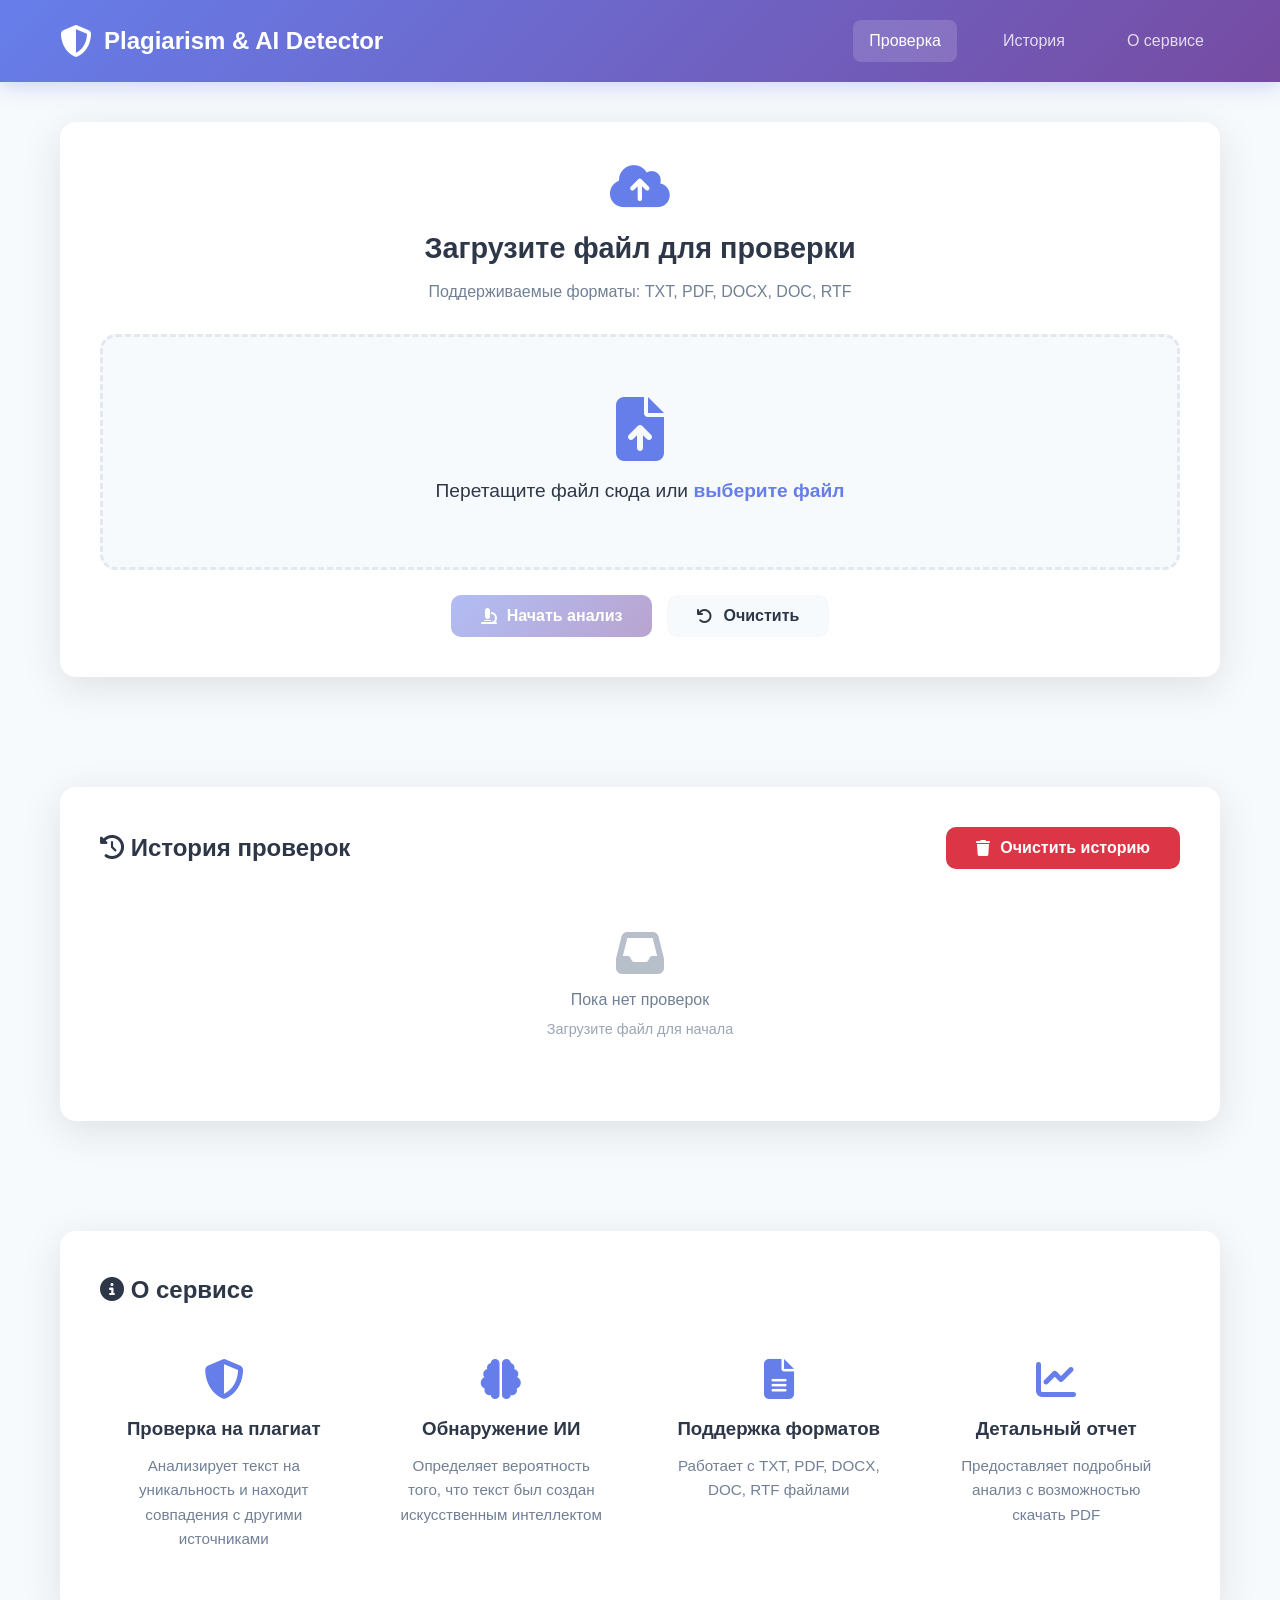
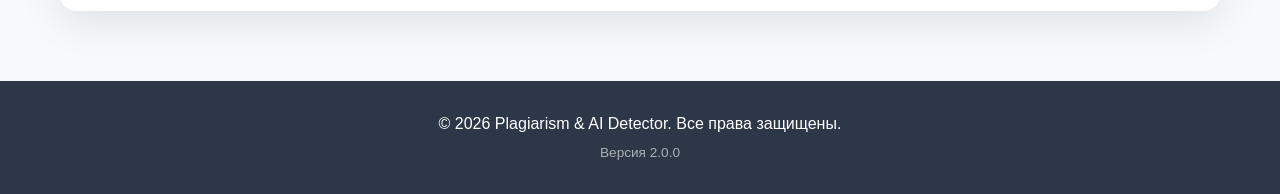
==== index.html @ 846c0eda "Add root index with redirect to frontend" ====
﻿<!DOCTYPE html>
<html>
<head>
    <meta http-equiv="refresh" content="0; url=https://mismath27.github.io/plagiarism-detector/frontend/">
    <title>Plagiarism Detector</title>
</head>
<body>
    <p>Переход на <a href="https://mismath27.github.io/plagiarism-detector/frontend/">главную страницу</a></p>
</body>
</html>
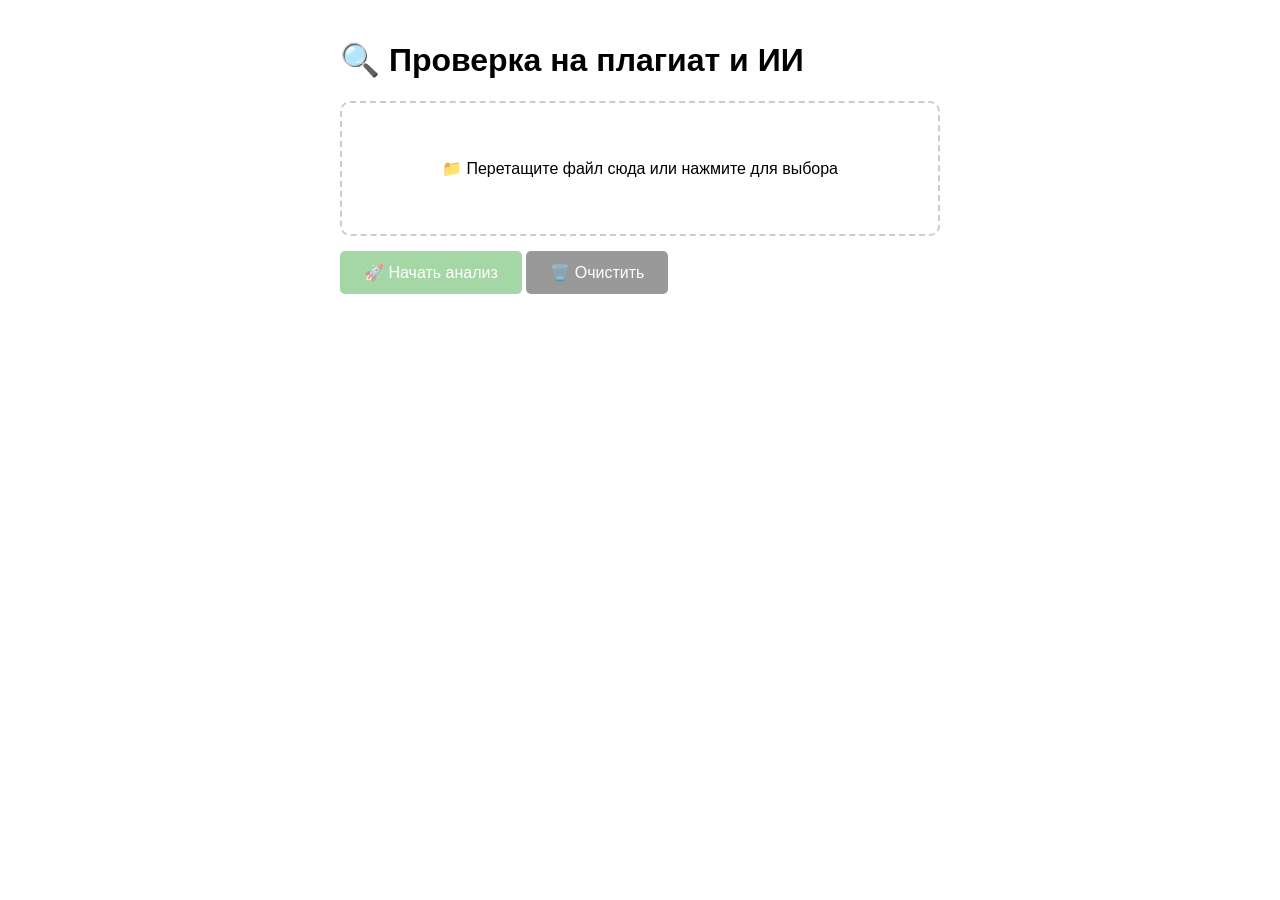
==== commit c6cb74f7: "New working frontend" ====
--- a/index.html
+++ b/index.html
@@ -1,10 +1,190 @@
-﻿<!DOCTYPE html>
+<!DOCTYPE html>
 <html>
 <head>
-    <meta http-equiv="refresh" content="0; url=https://mismath27.github.io/plagiarism-detector/frontend/">
-    <title>Plagiarism Detector</title>
+    <meta charset="UTF-8">
+    <title>Проверка на плагиат</title>
+    <style>
+        body { font-family: Arial; padding: 20px; max-width: 600px; margin: 0 auto; }
+        .drop-zone { border: 2px dashed #ccc; padding: 40px; text-align: center; border-radius: 10px; cursor: pointer; }
+        .drop-zone.dragover { border-color: #4CAF50; background: #f0f8f0; }
+        button { background: #4CAF50; color: white; padding: 12px 24px; border: none; border-radius: 5px; cursor: pointer; font-size: 16px; }
+        button:disabled { opacity: 0.5; }
+        #result { margin-top: 20px; padding: 15px; background: #f5f5f5; border-radius: 5px; display: none; }
+        .file-info { margin-top: 10px; padding: 10px; background: #e3f2fd; border-radius: 5px; }
+        .progress { width: 100%; height: 20px; background: #ddd; border-radius: 10px; overflow: hidden; margin-top: 10px; display: none; }
+        .progress-bar { height: 100%; width: 0%; background: #4CAF50; transition: width 0.5s; }
+        .error { color: red; }
+        .success { color: green; }
+    </style>
 </head>
 <body>
-    <p>Переход на <a href="https://mismath27.github.io/plagiarism-detector/frontend/">главную страницу</a></p>
+    <h1>🔍 Проверка на плагиат и ИИ</h1>
+
+    <div class="drop-zone" id="dropZone">
+        <p>📁 Перетащите файл сюда или нажмите для выбора</p>
+        <input type="file" id="fileInput" accept=".txt,.pdf,.docx,.doc,.rtf" style="display:none">
+    </div>
+
+    <div class="file-info" id="fileInfo" style="display:none">
+        <strong>Файл:</strong> <span id="fileName"></span> (<span id="fileSize"></span>)
+    </div>
+
+    <div style="margin-top: 15px;">
+        <button id="analyzeBtn" disabled>🚀 Начать анализ</button>
+        <button id="clearBtn" style="background:#999;">🗑️ Очистить</button>
+    </div>
+
+    <div class="progress" id="progressContainer">
+        <div class="progress-bar" id="progressFill"></div>
+    </div>
+
+    <div id="result"></div>
+
+    <script>
+        const API_URL = 'https://MisMath27.pythonanywhere.com';
+
+        let selectedFile = null;
+        const dropZone = document.getElementById('dropZone');
+        const fileInput = document.getElementById('fileInput');
+        const fileInfo = document.getElementById('fileInfo');
+        const fileName = document.getElementById('fileName');
+        const fileSize = document.getElementById('fileSize');
+        const analyzeBtn = document.getElementById('analyzeBtn');
+        const clearBtn = document.getElementById('clearBtn');
+        const progressContainer = document.getElementById('progressContainer');
+        const progressFill = document.getElementById('progressFill');
+        const resultDiv = document.getElementById('result');
+
+        dropZone.addEventListener('click', () => fileInput.click());
+
+        dropZone.addEventListener('dragover', (e) => {
+            e.preventDefault();
+            dropZone.classList.add('dragover');
+        });
+
+        dropZone.addEventListener('dragleave', () => {
+            dropZone.classList.remove('dragover');
+        });
+
+        dropZone.addEventListener('drop', (e) => {
+            e.preventDefault();
+            dropZone.classList.remove('dragover');
+            if (e.dataTransfer.files.length) {
+                handleFile(e.dataTransfer.files[0]);
+            }
+        });
+
+        fileInput.addEventListener('change', (e) => {
+            if (e.target.files.length) {
+                handleFile(e.target.files[0]);
+            }
+        });
+
+        function handleFile(file) {
+            const valid = ['.txt','.pdf','.docx','.doc','.rtf'];
+            const ext = '.' + file.name.split('.').pop().toLowerCase();
+            if (!valid.includes(ext)) {
+                alert('Неподдерживаемый формат!');
+                return;
+            }
+            selectedFile = file;
+            fileName.textContent = file.name;
+            fileSize.textContent = (file.size/1024).toFixed(1) + ' KB';
+            fileInfo.style.display = 'block';
+            analyzeBtn.disabled = false;
+            resultDiv.style.display = 'none';
+        }
+
+        clearBtn.addEventListener('click', () => {
+            selectedFile = null;
+            fileInfo.style.display = 'none';
+            analyzeBtn.disabled = true;
+            progressContainer.style.display = 'none';
+            resultDiv.style.display = 'none';
+            fileInput.value = '';
+        });
+
+        analyzeBtn.addEventListener('click', async () => {
+            if (!selectedFile) return;
+
+            analyzeBtn.disabled = true;
+            progressContainer.style.display = 'block';
+            progressFill.style.width = '0%';
+            resultDiv.style.display = 'none';
+
+            const formData = new FormData();
+            formData.append('file', selectedFile);
+            formData.append('file_type', 'document');
+
+            try {
+                // Прогресс
+                let progress = 0;
+                const interval = setInterval(() => {
+                    progress += Math.random() * 10;
+                    if (progress > 90) progress = 90;
+                    progressFill.style.width = progress + '%';
+                }, 300);
+
+                // Отправляем
+                const response = await fetch(`${API_URL}/api/upload/file`, {
+                    method: 'POST',
+                    body: formData
+                });
+
+                clearInterval(interval);
+                progressFill.style.width = '100%';
+
+                if (!response.ok) {
+                    const error = await response.json();
+                    throw new Error(error.detail || error.error || 'Ошибка сервера');
+                }
+
+                const data = await response.json();
+                const docId = data.document_id;
+
+                // Проверка на плагиат
+                const plagResponse = await fetch(`${API_URL}/api/analysis/plagiarism/${docId}`, {
+                    method: 'POST'
+                });
+                const plagData = plagResponse.ok ? await plagResponse.json() : null;
+
+                // Проверка на ИИ
+                const aiResponse = await fetch(`${API_URL}/api/analysis/ai-detection/${docId}`, {
+                    method: 'POST'
+                });
+                const aiData = aiResponse.ok ? await aiResponse.json() : null;
+
+                const plagScore = plagData ? Math.round(100 - plagData.similarity_score) : 85;
+                const aiScore = aiData ? Math.round(aiData.ai_probability) : 15;
+
+                resultDiv.innerHTML = `
+                    <h3>📊 Результаты</h3>
+                    <p><strong>📄 Файл:</strong> ${data.filename}</p>
+                    <p><strong>📝 Слов:</strong> ${data.word_count || '100'}</p>
+                    <hr>
+                    <p><strong>🔍 Оригинальность:</strong> <span style="color:${plagScore > 70 ? 'green' : 'orange'}">${plagScore}%</span></p>
+                    <p><strong>🤖 Вероятность ИИ:</strong> <span style="color:${aiScore < 30 ? 'green' : 'orange'}">${aiScore}%</span></p>
+                    <p><strong>📅 Дата:</strong> ${new Date().toLocaleString('ru-RU')}</p>
+                    ${data.is_duplicate ? '<p style="color:orange;">⚠️ Файл уже загружен ранее</p>' : ''}
+                    <hr>
+                    <p style="font-size:14px;color:#666;">✅ Анализ завершен!</p>
+                `;
+                resultDiv.style.display = 'block';
+                resultDiv.style.background = '#f0f8f0';
+                resultDiv.style.padding = '15px';
+                resultDiv.style.borderRadius = '5px';
+
+            } catch (error) {
+                resultDiv.innerHTML = `<p style="color:red;">❌ Ошибка: ${error.message}</p>`;
+                resultDiv.style.display = 'block';
+                resultDiv.style.background = '#fff0f0';
+                resultDiv.style.padding = '15px';
+                resultDiv.style.borderRadius = '5px';
+            }
+
+            analyzeBtn.disabled = false;
+            setTimeout(() => { progressContainer.style.display = 'none'; }, 1000);
+        });
+    </script>
 </body>
-</html>
+</html>
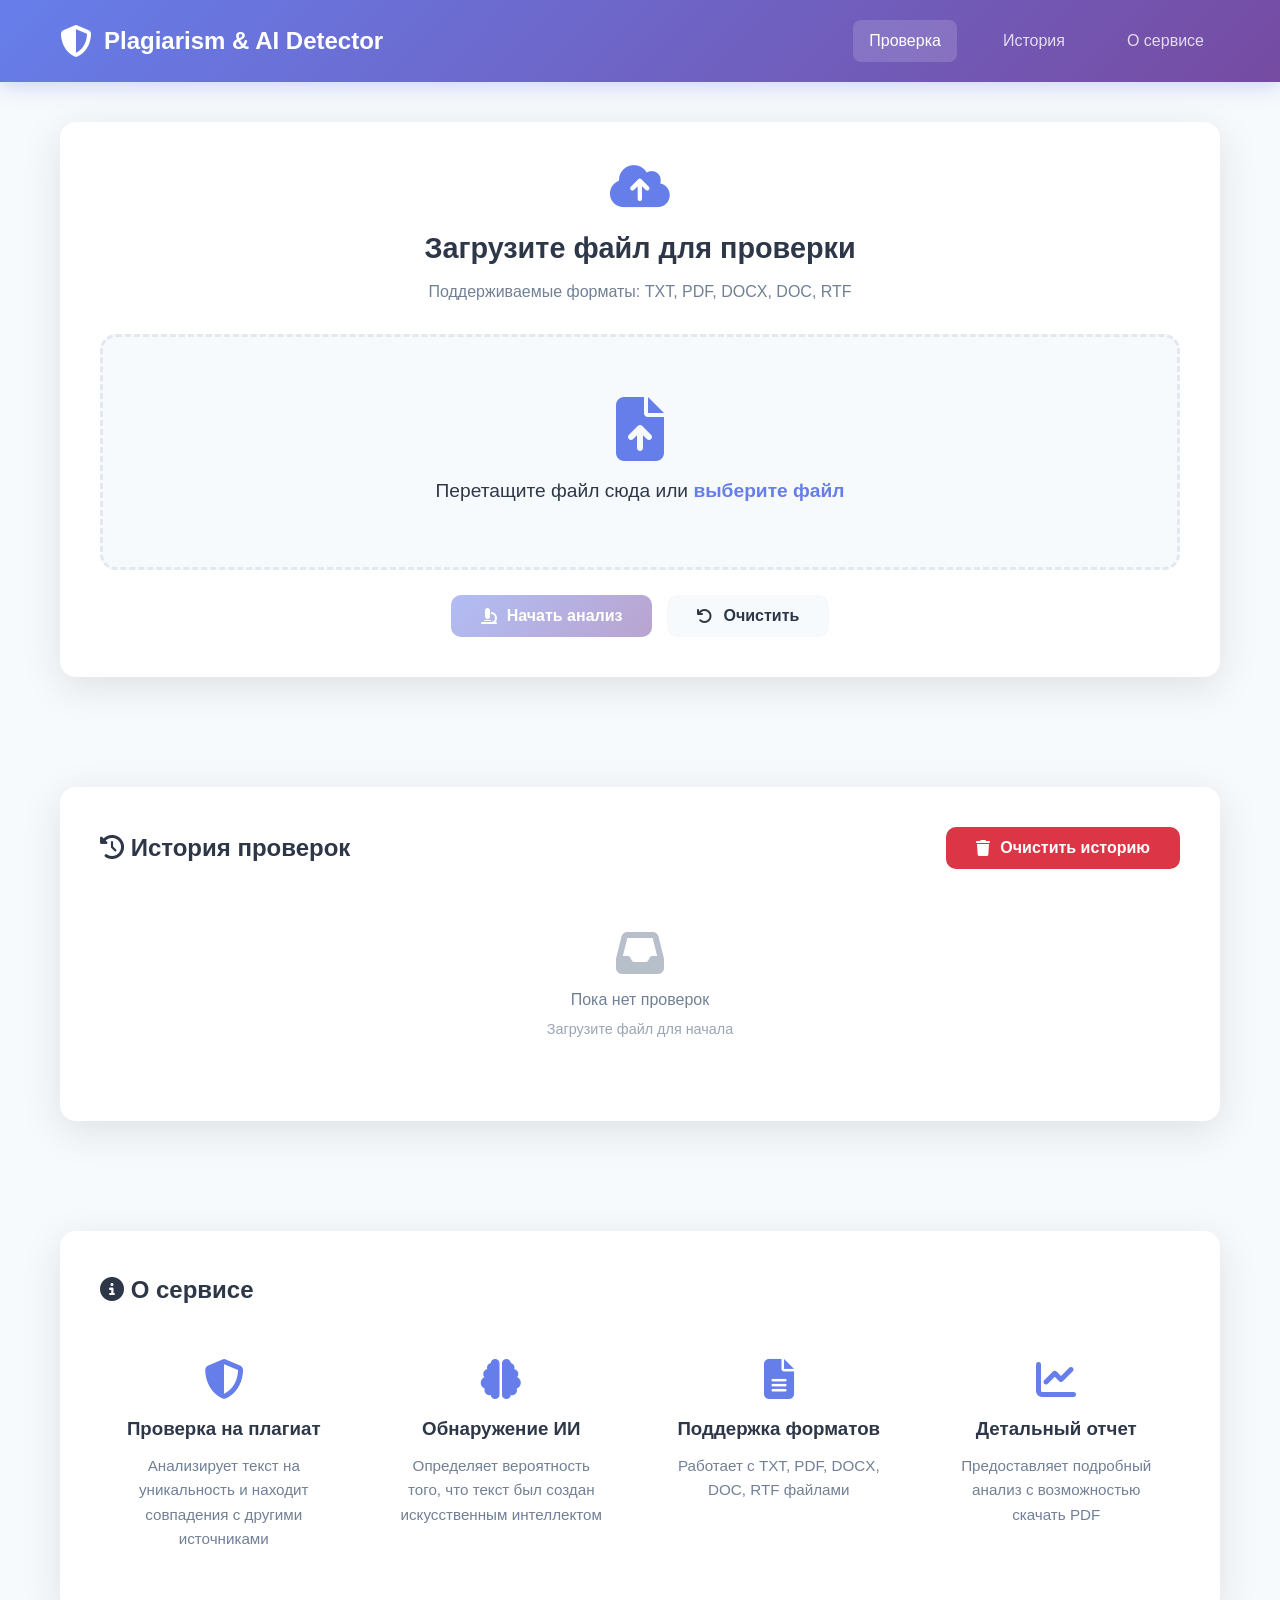
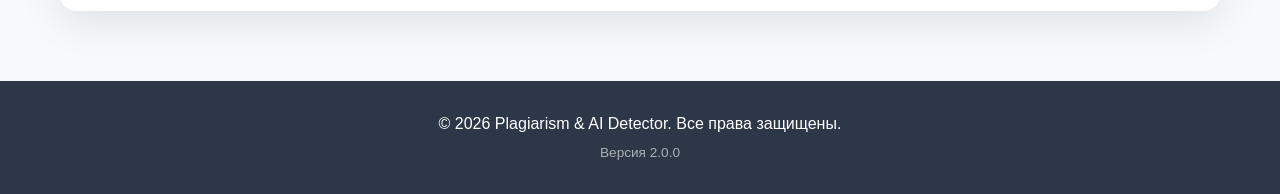
==== commit 3e67baf7: "New working frontend" ====
--- a/index.html
+++ b/index.html
@@ -1,190 +1,207 @@
 <!DOCTYPE html>
-<html>
+<html lang="ru">
 <head>
-    <meta charset="UTF-8">
-    <title>Проверка на плагиат</title>
-    <style>
-        body { font-family: Arial; padding: 20px; max-width: 600px; margin: 0 auto; }
-        .drop-zone { border: 2px dashed #ccc; padding: 40px; text-align: center; border-radius: 10px; cursor: pointer; }
-        .drop-zone.dragover { border-color: #4CAF50; background: #f0f8f0; }
-        button { background: #4CAF50; color: white; padding: 12px 24px; border: none; border-radius: 5px; cursor: pointer; font-size: 16px; }
-        button:disabled { opacity: 0.5; }
-        #result { margin-top: 20px; padding: 15px; background: #f5f5f5; border-radius: 5px; display: none; }
-        .file-info { margin-top: 10px; padding: 10px; background: #e3f2fd; border-radius: 5px; }
-        .progress { width: 100%; height: 20px; background: #ddd; border-radius: 10px; overflow: hidden; margin-top: 10px; display: none; }
-        .progress-bar { height: 100%; width: 0%; background: #4CAF50; transition: width 0.5s; }
-        .error { color: red; }
-        .success { color: green; }
-    </style>
+    <meta name="yandex-verification" content="8ca542c0266e3979" />
+    <meta charset="UTF-8" />
+    <meta name="viewport" content="width=device-width, initial-scale=1.0" />
+    <title>Проверка на плагиат и ИИ</title>
+    <link rel="stylesheet" href="css/style.css" />
+    <link rel="stylesheet" href="https://cdnjs.cloudflare.com/ajax/libs/font-awesome/6.4.0/css/all.min.css" />
 </head>
 <body>
-    <h1>🔍 Проверка на плагиат и ИИ</h1>
-
-    <div class="drop-zone" id="dropZone">
-        <p>📁 Перетащите файл сюда или нажмите для выбора</p>
-        <input type="file" id="fileInput" accept=".txt,.pdf,.docx,.doc,.rtf" style="display:none">
-    </div>
-
-    <div class="file-info" id="fileInfo" style="display:none">
-        <strong>Файл:</strong> <span id="fileName"></span> (<span id="fileSize"></span>)
-    </div>
-
-    <div style="margin-top: 15px;">
-        <button id="analyzeBtn" disabled>🚀 Начать анализ</button>
-        <button id="clearBtn" style="background:#999;">🗑️ Очистить</button>
-    </div>
-
-    <div class="progress" id="progressContainer">
-        <div class="progress-bar" id="progressFill"></div>
-    </div>
-
-    <div id="result"></div>
-
-    <script>
-        const API_URL = 'https://MisMath27.pythonanywhere.com';
-
-        let selectedFile = null;
-        const dropZone = document.getElementById('dropZone');
-        const fileInput = document.getElementById('fileInput');
-        const fileInfo = document.getElementById('fileInfo');
-        const fileName = document.getElementById('fileName');
-        const fileSize = document.getElementById('fileSize');
-        const analyzeBtn = document.getElementById('analyzeBtn');
-        const clearBtn = document.getElementById('clearBtn');
-        const progressContainer = document.getElementById('progressContainer');
-        const progressFill = document.getElementById('progressFill');
-        const resultDiv = document.getElementById('result');
-
-        dropZone.addEventListener('click', () => fileInput.click());
-
-        dropZone.addEventListener('dragover', (e) => {
-            e.preventDefault();
-            dropZone.classList.add('dragover');
-        });
-
-        dropZone.addEventListener('dragleave', () => {
-            dropZone.classList.remove('dragover');
-        });
-
-        dropZone.addEventListener('drop', (e) => {
-            e.preventDefault();
-            dropZone.classList.remove('dragover');
-            if (e.dataTransfer.files.length) {
-                handleFile(e.dataTransfer.files[0]);
-            }
-        });
-
-        fileInput.addEventListener('change', (e) => {
-            if (e.target.files.length) {
-                handleFile(e.target.files[0]);
-            }
-        });
-
-        function handleFile(file) {
-            const valid = ['.txt','.pdf','.docx','.doc','.rtf'];
-            const ext = '.' + file.name.split('.').pop().toLowerCase();
-            if (!valid.includes(ext)) {
-                alert('Неподдерживаемый формат!');
-                return;
-            }
-            selectedFile = file;
-            fileName.textContent = file.name;
-            fileSize.textContent = (file.size/1024).toFixed(1) + ' KB';
-            fileInfo.style.display = 'block';
-            analyzeBtn.disabled = false;
-            resultDiv.style.display = 'none';
-        }
-
-        clearBtn.addEventListener('click', () => {
-            selectedFile = null;
-            fileInfo.style.display = 'none';
-            analyzeBtn.disabled = true;
-            progressContainer.style.display = 'none';
-            resultDiv.style.display = 'none';
-            fileInput.value = '';
-        });
-
-        analyzeBtn.addEventListener('click', async () => {
-            if (!selectedFile) return;
-
-            analyzeBtn.disabled = true;
-            progressContainer.style.display = 'block';
-            progressFill.style.width = '0%';
-            resultDiv.style.display = 'none';
-
-            const formData = new FormData();
-            formData.append('file', selectedFile);
-            formData.append('file_type', 'document');
-
-            try {
-                // Прогресс
-                let progress = 0;
-                const interval = setInterval(() => {
-                    progress += Math.random() * 10;
-                    if (progress > 90) progress = 90;
-                    progressFill.style.width = progress + '%';
-                }, 300);
-
-                // Отправляем
-                const response = await fetch(`${API_URL}/api/upload/file`, {
-                    method: 'POST',
-                    body: formData
-                });
-
-                clearInterval(interval);
-                progressFill.style.width = '100%';
-
-                if (!response.ok) {
-                    const error = await response.json();
-                    throw new Error(error.detail || error.error || 'Ошибка сервера');
-                }
-
-                const data = await response.json();
-                const docId = data.document_id;
-
-                // Проверка на плагиат
-                const plagResponse = await fetch(`${API_URL}/api/analysis/plagiarism/${docId}`, {
-                    method: 'POST'
-                });
-                const plagData = plagResponse.ok ? await plagResponse.json() : null;
-
-                // Проверка на ИИ
-                const aiResponse = await fetch(`${API_URL}/api/analysis/ai-detection/${docId}`, {
-                    method: 'POST'
-                });
-                const aiData = aiResponse.ok ? await aiResponse.json() : null;
-
-                const plagScore = plagData ? Math.round(100 - plagData.similarity_score) : 85;
-                const aiScore = aiData ? Math.round(aiData.ai_probability) : 15;
-
-                resultDiv.innerHTML = `
-                    <h3>📊 Результаты</h3>
-                    <p><strong>📄 Файл:</strong> ${data.filename}</p>
-                    <p><strong>📝 Слов:</strong> ${data.word_count || '100'}</p>
-                    <hr>
-                    <p><strong>🔍 Оригинальность:</strong> <span style="color:${plagScore > 70 ? 'green' : 'orange'}">${plagScore}%</span></p>
-                    <p><strong>🤖 Вероятность ИИ:</strong> <span style="color:${aiScore < 30 ? 'green' : 'orange'}">${aiScore}%</span></p>
-                    <p><strong>📅 Дата:</strong> ${new Date().toLocaleString('ru-RU')}</p>
-                    ${data.is_duplicate ? '<p style="color:orange;">⚠️ Файл уже загружен ранее</p>' : ''}
-                    <hr>
-                    <p style="font-size:14px;color:#666;">✅ Анализ завершен!</p>
-                `;
-                resultDiv.style.display = 'block';
-                resultDiv.style.background = '#f0f8f0';
-                resultDiv.style.padding = '15px';
-                resultDiv.style.borderRadius = '5px';
-
-            } catch (error) {
-                resultDiv.innerHTML = `<p style="color:red;">❌ Ошибка: ${error.message}</p>`;
-                resultDiv.style.display = 'block';
-                resultDiv.style.background = '#fff0f0';
-                resultDiv.style.padding = '15px';
-                resultDiv.style.borderRadius = '5px';
-            }
-
-            analyzeBtn.disabled = false;
-            setTimeout(() => { progressContainer.style.display = 'none'; }, 1000);
-        });
-    </script>
+    <header class="header">
+        <div class="container header-content">
+            <div class="logo">
+                <i class="fas fa-shield-alt"></i>
+                <h1>Plagiarism & AI Detector</h1>
+            </div>
+            <nav class="nav">
+                <a href="#upload" class="nav-link active">Проверка</a>
+                <a href="#history" class="nav-link">История</a>
+                <a href="#about" class="nav-link">О сервисе</a>
+            </nav>
+        </div>
+    </header>
+
+    <main>
+        <section id="upload" class="upload-section">
+            <div class="container">
+                <div class="upload-card">
+                    <div class="upload-header">
+                        <i class="fas fa-cloud-upload-alt upload-icon"></i>
+                        <h2>Загрузите файл для проверки</h2>
+                        <p class="upload-subtitle">Поддерживаемые форматы: TXT, PDF, DOCX, DOC, RTF</p>
+                    </div>
+
+                    <div class="drop-zone" id="dropZone">
+                        <div class="drop-zone-content">
+                            <i class="fas fa-file-upload drop-icon"></i>
+                            <p>Перетащите файл сюда или <span class="file-link" id="fileSelect">выберите файл</span></p>
+                            <input type="file" id="fileInput" accept=".txt,.pdf,.docx,.doc,.rtf" />
+                            <div class="file-info" id="fileInfo" style="display: none;">
+                                <i class="fas fa-file"></i>
+                                <span id="fileName"></span>
+                                <span id="fileSize"></span>
+                            </div>
+                        </div>
+                    </div>
+
+                    <div class="upload-actions">
+                        <button class="btn btn-primary" id="analyzeBtn" disabled>
+                            <i class="fas fa-microscope"></i> Начать анализ
+                        </button>
+                        <button class="btn btn-secondary" id="clearBtn">
+                            <i class="fas fa-undo"></i> Очистить
+                        </button>
+                    </div>
+
+                    <div class="progress-container" id="progressContainer" style="display: none;">
+                        <div class="progress-bar">
+                            <div class="progress-fill" id="progressFill"></div>
+                        </div>
+                        <p class="progress-text" id="progressText">Анализ текста...</p>
+                    </div>
+                </div>
+            </div>
+        </section>
+
+        <section id="results" class="results-section" style="display: none;">
+            <div class="container">
+                <div class="results-card">
+                    <div class="results-header">
+                        <h2><i class="fas fa-chart-bar"></i> Результаты проверки</h2>
+                        <div class="results-actions">
+                            <button class="btn btn-success" id="downloadPdfBtn">
+                                <i class="fas fa-file-pdf"></i> Скачать PDF
+                            </button>
+                            <button class="btn btn-secondary" id="newCheckBtn">
+                                <i class="fas fa-plus"></i> Новая проверка
+                            </button>
+                        </div>
+                    </div>
+
+                    <div class="results-grid">
+                        <div class="result-card plagiarism-card">
+                            <div class="result-icon">
+                                <i class="fas fa-copy"></i>
+                            </div>
+                            <h3>Оригинальность текста</h3>
+                            <div class="result-score" id="plagiarismScore">0%</div>
+                            <div class="progress-bar">
+                                <div class="progress-fill" id="plagiarismBar"></div>
+                            </div>
+                            <div class="result-status" id="plagiarismStatus">
+                                <span class="badge badge-warning">Ожидание</span>
+                            </div>
+                            <div class="result-details">
+                                <span>Уникальных фраз: <strong id="uniquePhrases">0%</strong></span>
+                                <span>Предложений: <strong id="sentencesCount">0</strong></span>
+                            </div>
+                        </div>
+
+                        <div class="result-card ai-card">
+                            <div class="result-icon">
+                                <i class="fas fa-robot"></i>
+                            </div>
+                            <h3>Вероятность использования ИИ</h3>
+                            <div class="result-score" id="aiScore">0%</div>
+                            <div class="progress-bar">
+                                <div class="progress-fill" id="aiBar"></div>
+                            </div>
+                            <div class="result-status" id="aiStatus">
+                                <span class="badge badge-warning">Ожидание</span>
+                            </div>
+                            <div class="result-details">
+                                <span>Уверенность: <strong id="confidenceLevel">-</strong></span>
+                                <span>Читаемость: <strong id="readabilityScore">-</strong></span>
+                            </div>
+                        </div>
+                    </div>
+
+                    <div class="detailed-analysis">
+                        <h3><i class="fas fa-list-ul"></i> Детальный анализ</h3>
+                        <div class="analysis-details" id="analysisDetails">
+                            <div class="detail-item">
+                                <span class="detail-label"> Найдено совпадений:</span>
+                                <span class="detail-value" id="matchedSources">0</span>
+                            </div>
+                            <div class="detail-item">
+                                <span class="detail-label"> Подозрительные паттерны:</span>
+                                <span class="detail-value" id="suspiciousPatterns">Нет</span>
+                            </div>
+                            <div class="detail-item">
+                                <span class="detail-label"> Средняя длина предложения:</span>
+                                <span class="detail-value" id="avgSentenceLength">0</span>
+                            </div>
+                        </div>
+                    </div>
+
+                    <div class="text-preview">
+                        <h3><i class="fas fa-align-left"></i> Превью текста</h3>
+                        <div class="preview-content" id="textPreview"></div>
+                    </div>
+                </div>
+            </div>
+        </section>
+
+        <section id="history" class="history-section">
+            <div class="container">
+                <div class="history-card">
+                    <div class="history-header">
+                        <h2><i class="fas fa-history"></i> История проверок</h2>
+                        <button class="btn btn-danger" id="clearHistoryBtn">
+                            <i class="fas fa-trash"></i> Очистить историю
+                        </button>
+                    </div>
+                    <div class="history-list" id="historyList">
+                        <div class="empty-state">
+                            <i class="fas fa-inbox empty-icon"></i>
+                            <p>Пока нет проверок</p>
+                            <p class="empty-sub">Загрузите файл для начала</p>
+                        </div>
+                    </div>
+                </div>
+            </div>
+        </section>
+
+        <section id="about" class="about-section">
+            <div class="container">
+                <div class="about-card">
+                    <h2><i class="fas fa-info-circle"></i> О сервисе</h2>
+                    <div class="about-grid">
+                        <div class="about-item">
+                            <i class="fas fa-shield-alt"></i>
+                            <h3>Проверка на плагиат</h3>
+                            <p>Анализирует текст на уникальность и находит совпадения с другими источниками</p>
+                        </div>
+                        <div class="about-item">
+                            <i class="fas fa-brain"></i>
+                            <h3>Обнаружение ИИ</h3>
+                            <p>Определяет вероятность того, что текст был создан искусственным интеллектом</p>
+                        </div>
+                        <div class="about-item">
+                            <i class="fas fa-file-alt"></i>
+                            <h3>Поддержка форматов</h3>
+                            <p>Работает с TXT, PDF, DOCX, DOC, RTF файлами</p>
+                        </div>
+                        <div class="about-item">
+                            <i class="fas fa-chart-line"></i>
+                            <h3>Детальный отчет</h3>
+                            <p>Предоставляет подробный анализ с возможностью скачать PDF</p>
+                        </div>
+                    </div>
+                </div>
+            </div>
+        </section>
+    </main>
+
+    <footer class="footer">
+        <div class="container">
+            <p>&copy; 2026 Plagiarism & AI Detector. Все права защищены.</p>
+            <p class="footer-version">Версия 2.0.0</p>
+        </div>
+    </footer>
+
+    <script src="js/script.js"></script>
 </body>
-</html>+</html>
--- a/css/style.css
+++ b/css/style.css
@@ -0,0 +1,660 @@
+/* Общие стили */
+* {
+    margin: 0;
+    padding: 0;
+    box-sizing: border-box;
+}
+
+:root {
+    --primary: #667eea;
+    --primary-dark: #5a67d8;
+    --secondary: #764ba2;
+    --success: #28a745;
+    --danger: #dc3545;
+    --warning: #ffc107;
+    --dark: #2d3748;
+    --gray: #718096;
+    --light-gray: #f7fafc;
+    --white: #ffffff;
+    --shadow: 0 10px 40px rgba(0,0,0,0.1);
+    --border-radius: 16px;
+    --transition: all 0.3s ease;
+}
+
+body {
+    font-family: -apple-system, BlinkMacSystemFont, 'Segoe UI', Roboto, sans-serif;
+    background: var(--light-gray);
+    color: var(--dark);
+    line-height: 1.6;
+    min-height: 100vh;
+}
+
+.container {
+    max-width: 1200px;
+    margin: 0 auto;
+    padding: 0 20px;
+}
+
+/* Шапка */
+.header {
+    background: linear-gradient(135deg, var(--primary), var(--secondary));
+    color: white;
+    padding: 20px 0;
+    position: sticky;
+    top: 0;
+    z-index: 100;
+    box-shadow: 0 4px 20px rgba(102, 126, 234, 0.3);
+}
+
+.header-content {
+    display: flex;
+    justify-content: space-between;
+    align-items: center;
+    flex-wrap: wrap;
+    gap: 15px;
+}
+
+.logo {
+    display: flex;
+    align-items: center;
+    gap: 12px;
+}
+
+.logo i {
+    font-size: 2rem;
+}
+
+.logo h1 {
+    font-size: 1.5rem;
+    font-weight: 700;
+}
+
+.nav {
+    display: flex;
+    gap: 30px;
+}
+
+.nav-link {
+    color: rgba(255,255,255,0.8);
+    text-decoration: none;
+    font-weight: 500;
+    transition: var(--transition);
+    padding: 8px 16px;
+    border-radius: 8px;
+}
+
+.nav-link:hover,
+.nav-link.active {
+    color: white;
+    background: rgba(255,255,255,0.15);
+}
+
+/* Секции */
+section {
+    padding: 40px 0;
+}
+
+/* Карточки */
+.upload-card,
+.results-card,
+.history-card,
+.about-card {
+    background: white;
+    border-radius: var(--border-radius);
+    padding: 40px;
+    box-shadow: var(--shadow);
+    margin-bottom: 30px;
+}
+
+/* Зона загрузки */
+.upload-header {
+    text-align: center;
+    margin-bottom: 30px;
+}
+
+.upload-icon {
+    font-size: 3rem;
+    color: var(--primary);
+    margin-bottom: 15px;
+}
+
+.upload-header h2 {
+    font-size: 1.8rem;
+    margin-bottom: 8px;
+}
+
+.upload-subtitle {
+    color: var(--gray);
+    font-size: 1rem;
+}
+
+.drop-zone {
+    border: 3px dashed #e2e8f0;
+    border-radius: var(--border-radius);
+    padding: 60px 20px;
+    text-align: center;
+    transition: var(--transition);
+    cursor: pointer;
+    background: var(--light-gray);
+}
+
+.drop-zone:hover,
+.drop-zone.dragover {
+    border-color: var(--primary);
+    background: #edf2ff;
+}
+
+.drop-zone-content {
+    pointer-events: none;
+}
+
+.drop-icon {
+    font-size: 4rem;
+    color: var(--primary);
+    margin-bottom: 15px;
+}
+
+.drop-zone p {
+    font-size: 1.2rem;
+    color: var(--dark);
+}
+
+.file-link {
+    color: var(--primary);
+    font-weight: 600;
+    cursor: pointer;
+    pointer-events: all;
+}
+
+#fileInput {
+    display: none;
+}
+
+.file-info {
+    margin-top: 15px;
+    padding: 12px 20px;
+    background: white;
+    border-radius: 8px;
+    display: inline-flex;
+    align-items: center;
+    gap: 10px;
+    box-shadow: 0 2px 8px rgba(0,0,0,0.05);
+}
+
+.file-info i {
+    color: var(--primary);
+}
+
+/* Кнопки */
+.upload-actions {
+    display: flex;
+    gap: 15px;
+    justify-content: center;
+    margin-top: 25px;
+    flex-wrap: wrap;
+}
+
+.btn {
+    padding: 12px 30px;
+    border: none;
+    border-radius: 10px;
+    font-size: 1rem;
+    font-weight: 600;
+    cursor: pointer;
+    transition: var(--transition);
+    display: inline-flex;
+    align-items: center;
+    gap: 10px;
+}
+
+.btn:hover {
+    transform: translateY(-2px);
+    box-shadow: 0 4px 15px rgba(0,0,0,0.15);
+}
+
+.btn:disabled {
+    opacity: 0.5;
+    cursor: not-allowed;
+    transform: none;
+}
+
+.btn-primary {
+    background: linear-gradient(135deg, var(--primary), var(--secondary));
+    color: white;
+}
+
+.btn-secondary {
+    background: var(--light-gray);
+    color: var(--dark);
+}
+
+.btn-success {
+    background: var(--success);
+    color: white;
+}
+
+.btn-danger {
+    background: var(--danger);
+    color: white;
+}
+
+/* Прогресс */
+.progress-container {
+    margin-top: 25px;
+    display: none;
+}
+
+.progress-container.active {
+    display: block;
+}
+
+.progress-bar {
+    width: 100%;
+    height: 8px;
+    background: var(--light-gray);
+    border-radius: 10px;
+    overflow: hidden;
+}
+
+.progress-fill {
+    height: 100%;
+    background: linear-gradient(90deg, var(--primary), var(--secondary));
+    border-radius: 10px;
+    transition: width 0.5s ease;
+    width: 0%;
+}
+
+.progress-text {
+    text-align: center;
+    margin-top: 10px;
+    color: var(--gray);
+    font-size: 0.95rem;
+}
+
+/* Результаты */
+.results-header {
+    display: flex;
+    justify-content: space-between;
+    align-items: center;
+    flex-wrap: wrap;
+    gap: 15px;
+    margin-bottom: 30px;
+}
+
+.results-header h2 {
+    font-size: 1.5rem;
+}
+
+.results-actions {
+    display: flex;
+    gap: 10px;
+    flex-wrap: wrap;
+}
+
+.results-grid {
+    display: grid;
+    grid-template-columns: 1fr 1fr;
+    gap: 30px;
+    margin-bottom: 30px;
+}
+
+@media (max-width: 768px) {
+    .results-grid {
+        grid-template-columns: 1fr;
+    }
+}
+
+.result-card {
+    background: var(--light-gray);
+    border-radius: var(--border-radius);
+    padding: 25px;
+    text-align: center;
+    transition: var(--transition);
+}
+
+.result-card:hover {
+    transform: translateY(-5px);
+    box-shadow: 0 8px 25px rgba(0,0,0,0.05);
+}
+
+.result-icon {
+    font-size: 2.5rem;
+    margin-bottom: 10px;
+}
+
+.result-card h3 {
+    font-size: 1.1rem;
+    color: var(--gray);
+    margin-bottom: 10px;
+}
+
+.result-score {
+    font-size: 3rem;
+    font-weight: 700;
+    margin: 10px 0;
+}
+
+.result-card .progress-bar {
+    height: 6px;
+    background: #e2e8f0;
+    margin: 10px 0;
+}
+
+.result-card .progress-fill {
+    border-radius: 10px;
+    transition: width 1s ease;
+}
+
+.plagiarism-card .result-score {
+    color: var(--primary);
+}
+.plagiarism-card .progress-fill {
+    background: linear-gradient(90deg, var(--primary), var(--secondary));
+}
+
+.ai-card .result-score {
+    color: var(--secondary);
+}
+.ai-card .progress-fill {
+    background: linear-gradient(90deg, var(--secondary), #9f7aea);
+}
+
+.result-status {
+    margin: 10px 0;
+}
+
+.badge {
+    display: inline-block;
+    padding: 4px 14px;
+    border-radius: 20px;
+    font-size: 0.85rem;
+    font-weight: 600;
+}
+
+.badge-success {
+    background: #d4edda;
+    color: #155724;
+}
+.badge-danger {
+    background: #f8d7da;
+    color: #721c24;
+}
+.badge-warning {
+    background: #fff3cd;
+    color: #856404;
+}
+.badge-info {
+    background: #d1ecf1;
+    color: #0c5460;
+}
+
+.result-details {
+    display: flex;
+    justify-content: space-around;
+    margin-top: 15px;
+    padding-top: 15px;
+    border-top: 1px solid #e2e8f0;
+    font-size: 0.9rem;
+    color: var(--gray);
+}
+
+.result-details strong {
+    color: var(--dark);
+}
+
+/* Детальный анализ */
+.detailed-analysis {
+    background: var(--light-gray);
+    border-radius: var(--border-radius);
+    padding: 25px;
+    margin: 20px 0;
+}
+
+.detailed-analysis h3 {
+    margin-bottom: 15px;
+}
+
+.analysis-details {
+    display: grid;
+    grid-template-columns: 1fr 1fr 1fr;
+    gap: 20px;
+}
+
+@media (max-width: 768px) {
+    .analysis-details {
+        grid-template-columns: 1fr;
+    }
+}
+
+.detail-item {
+    display: flex;
+    flex-direction: column;
+    gap: 5px;
+}
+
+.detail-label {
+    font-size: 0.85rem;
+    color: var(--gray);
+}
+
+.detail-value {
+    font-weight: 600;
+    font-size: 1.1rem;
+}
+
+/* Превью текста */
+.text-preview {
+    margin-top: 20px;
+}
+
+.text-preview h3 {
+    margin-bottom: 15px;
+}
+
+.preview-content {
+    background: var(--light-gray);
+    border-radius: var(--border-radius);
+    padding: 20px;
+    max-height: 200px;
+    overflow-y: auto;
+    font-size: 0.95rem;
+    line-height: 1.8;
+    color: var(--dark);
+    white-space: pre-wrap;
+    word-break: break-word;
+}
+
+/* История */
+.history-header {
+    display: flex;
+    justify-content: space-between;
+    align-items: center;
+    flex-wrap: wrap;
+    gap: 15px;
+    margin-bottom: 20px;
+}
+
+.history-header h2 {
+    font-size: 1.5rem;
+}
+
+.history-list {
+    min-height: 100px;
+}
+
+.history-item {
+    display: flex;
+    justify-content: space-between;
+    align-items: center;
+    padding: 15px 0;
+    border-bottom: 1px solid #e2e8f0;
+    transition: var(--transition);
+}
+
+.history-item:hover {
+    background: var(--light-gray);
+    padding-left: 10px;
+    padding-right: 10px;
+    border-radius: 8px;
+}
+
+.history-item .file-name {
+    font-weight: 600;
+    color: var(--dark);
+}
+
+.history-item .file-date {
+    font-size: 0.85rem;
+    color: var(--gray);
+}
+
+.history-item .file-type {
+    font-size: 0.8rem;
+    color: var(--gray);
+    background: var(--light-gray);
+    padding: 2px 10px;
+    border-radius: 12px;
+}
+
+.history-item .scores {
+    display: flex;
+    gap: 20px;
+    align-items: center;
+}
+
+.history-item .score {
+    display: flex;
+    align-items: center;
+    gap: 5px;
+    font-weight: 500;
+}
+
+.score-plagiarism {
+    color: var(--primary);
+}
+
+.score-ai {
+    color: var(--secondary);
+}
+
+/* Пустое состояние */
+.empty-state {
+    text-align: center;
+    padding: 40px 20px;
+    color: var(--gray);
+}
+
+.empty-icon {
+    font-size: 3rem;
+    margin-bottom: 10px;
+    opacity: 0.5;
+}
+
+.empty-sub {
+    font-size: 0.9rem;
+    margin-top: 5px;
+    opacity: 0.7;
+}
+
+/* О сервисе */
+.about-grid {
+    display: grid;
+    grid-template-columns: 1fr 1fr 1fr 1fr;
+    gap: 30px;
+    margin-top: 30px;
+}
+
+@media (max-width: 1024px) {
+    .about-grid {
+        grid-template-columns: 1fr 1fr;
+    }
+}
+
+@media (max-width: 600px) {
+    .about-grid {
+        grid-template-columns: 1fr;
+    }
+}
+
+.about-item {
+    text-align: center;
+    padding: 20px;
+}
+
+.about-item i {
+    font-size: 2.5rem;
+    color: var(--primary);
+    margin-bottom: 15px;
+}
+
+.about-item h3 {
+    margin-bottom: 10px;
+}
+
+.about-item p {
+    color: var(--gray);
+    font-size: 0.95rem;
+}
+
+/* Футер */
+.footer {
+    background: var(--dark);
+    color: white;
+    padding: 30px 0;
+    text-align: center;
+}
+
+.footer-version {
+    opacity: 0.6;
+    font-size: 0.85rem;
+    margin-top: 5px;
+}
+
+/* Скроллбар */
+::-webkit-scrollbar {
+    width: 8px;
+}
+
+::-webkit-scrollbar-track {
+    background: var(--light-gray);
+    border-radius: 10px;
+}
+
+::-webkit-scrollbar-thumb {
+    background: linear-gradient(135deg, var(--primary), var(--secondary));
+    border-radius: 10px;
+}
+
+::-webkit-scrollbar-thumb:hover {
+    opacity: 0.8;
+}
+
+/* Адаптивность */
+@media (max-width: 768px) {
+    .header-content {
+        flex-direction: column;
+        align-items: center;
+    }
+    
+    .nav {
+        gap: 15px;
+        flex-wrap: wrap;
+        justify-content: center;
+    }
+    
+    .upload-card,
+    .results-card,
+    .history-card,
+    .about-card {
+        padding: 20px;
+    }
+    
+    .drop-zone {
+        padding: 40px 20px;
+    }
+    
+    .results-header {
+        flex-direction: column;
+        align-items: flex-start;
+    }
+}
